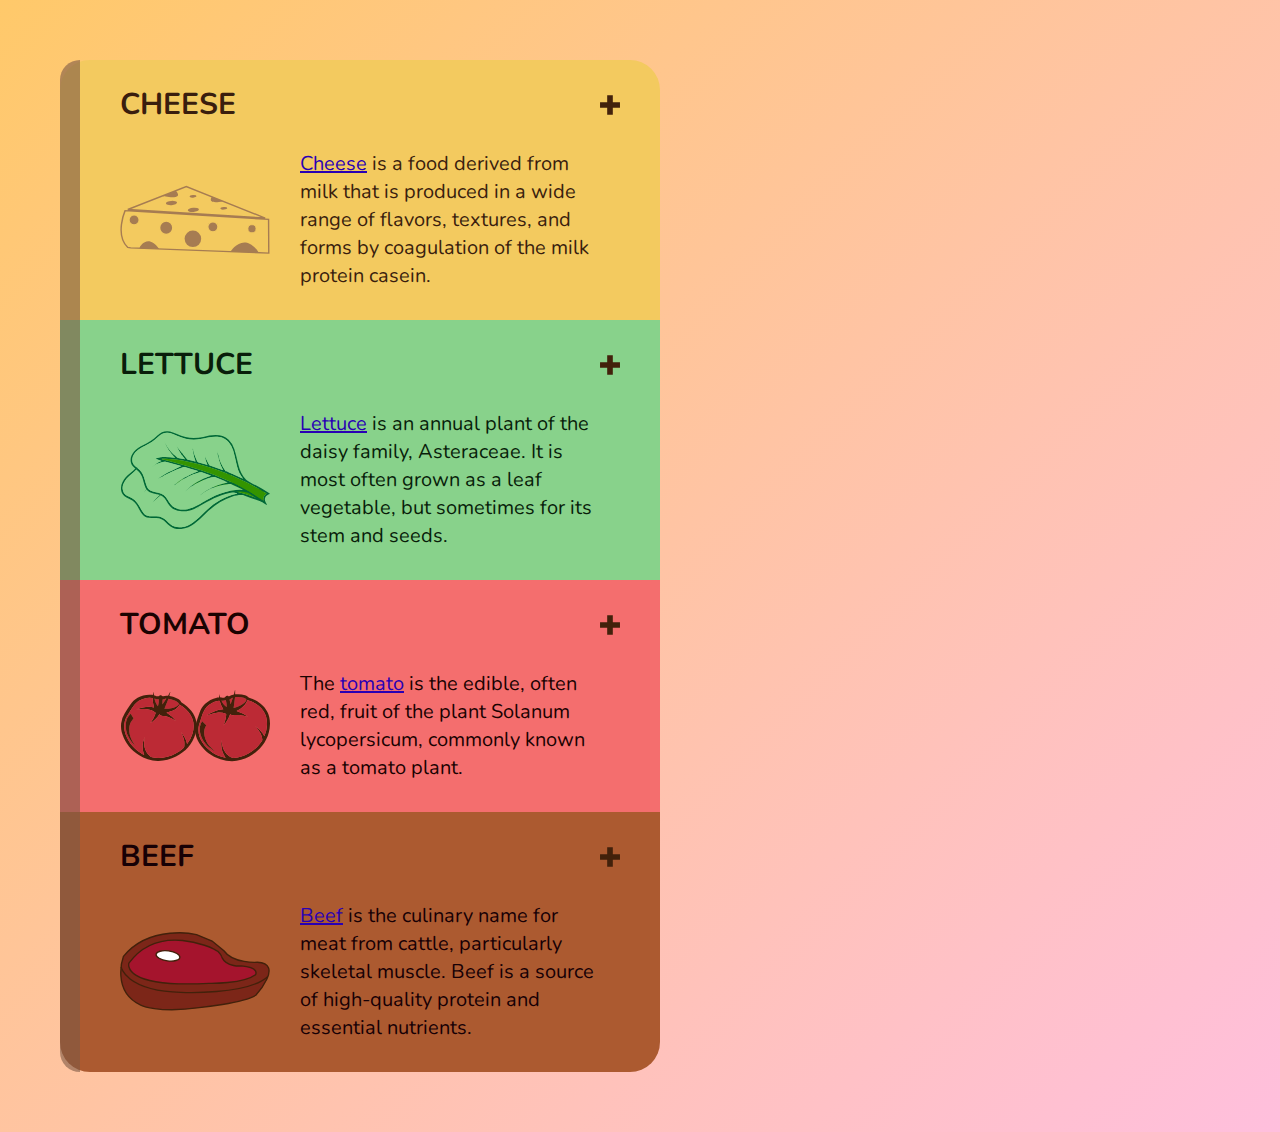
==== accordion-01.starter/index.html @ dbd8e2b8 "accordion" ====
<!DOCTYPE html>
<html lang="en">

<head>
  <meta charset="UTF-8" />
  <meta http-equiv="X-UA-Compatible" content="IE=edge" />
  <meta name="viewport" content="width=device-width, initial-scale=1" />

  <title>Accordion</title>

  <link href="https://fonts.googleapis.com/css?family=Nunito:400,700" rel="stylesheet" />
  <link rel="stylesheet" href="css/normalize.css" />
  <link rel="stylesheet" href="css/reset.css" />
  <link rel="stylesheet" href="css/styles.css" />
</head>

<body>
  <div class="accordion-container">
    <div class="accordion" data-theme="cheese">
      <div class="accordion__header">
        <h2>
          <button>
            <span class="accordion__title">Cheese</span>
            <div class="accordion__indicator">
              <svg class="indicator__plus" viewBox="0 0 80 80">
                <use xlink:href="images/sprite.svg#plus" />
              </svg>
              <svg class="indicator__minus" viewBox="0 0 80 28">
                <use xlink:href="images/sprite.svg#minus" />
              </svg>
            </div>
          </button>
        </h2>
      </div>

      <div class="accordion__content">
        <svg viewBox="0 0 141 65">
          <use xlink:href="images/sprite.svg#cheese" />
        </svg>
        <p>
          <a href="https://en.wikipedia.org/wiki/Cheese">Cheese</a> is a food
          derived from milk that is produced in a wide range of flavors,
          textures, and forms by coagulation of the milk protein casein.
        </p>
      </div>
    </div>

    <div class="accordion" data-theme="lettuce">
      <div class="accordion__header">
        <h2>
          <button>
            <span class="accordion__title">Lettuce</span>
            <div class="accordion__indicator">
              <svg class="indicator__plus" viewBox="0 0 80 80">
                <use xlink:href="images/sprite.svg#plus" />
              </svg>
              <svg class="indicator__minus" viewBox="0 0 80 28">
                <use xlink:href="images/sprite.svg#minus" />
              </svg>
            </div>
          </button>
        </h2>
      </div>

      <div class="accordion__content">
        <svg viewBox="0 0 110 73">
          <use xlink:href="images/sprite.svg#lettuce" />
        </svg>
        <p>
          <a href="https://en.wikipedia.org/wiki/Lettuce">Lettuce</a> is an
          annual plant of the daisy family, Asteraceae. It is most often grown
          as a leaf vegetable, but sometimes for its stem and seeds.
        </p>
      </div>
    </div>

    <div class="accordion" data-theme="tomato">
      <div class="accordion__header">
        <h2>
          <button>
            <span class="accordion__title">Tomato</span>
            <div class="accordion__indicator">
              <svg class="indicator__plus" viewBox="0 0 80 80">
                <use xlink:href="images/sprite.svg#plus" />
              </svg>
              <svg class="indicator__minus" viewBox="0 0 80 28">
                <use xlink:href="images/sprite.svg#minus" />
              </svg>
            </div>
          </button>
        </h2>
      </div>

      <div class="accordion__content">
        <svg viewBox="0 0 127 62">
          <use xlink:href="images/sprite.svg#tomatoes" />
        </svg>
        <p>
          The <a href="https://en.wikipedia.org/wiki/Tomato">tomato</a> is the
          edible, often red, fruit of the plant Solanum lycopersicum, commonly
          known as a tomato plant.
        </p>
      </div>
    </div>

    <div class="accordion" data-theme="beef">
      <div class="accordion__header">
        <h2>
          <button>
            <span class="accordion__title">Beef</span>
            <div class="accordion__indicator">
              <svg class="indicator__plus" viewBox="0 0 80 80">
                <use xlink:href="images/sprite.svg#plus" />
              </svg>
              <svg class="indicator__minus" viewBox="0 0 80 28">
                <use xlink:href="images/sprite.svg#minus" />
              </svg>
            </div>
          </button>
        </h2>
      </div>

      <div class="accordion__content">
        <svg viewBox="0 0 112 59">
          <use xlink:href="images/sprite.svg#beef" />
        </svg>
        <p>
          <a href="https://en.wikipedia.org/wiki/Beef">Beef</a> is the
          culinary name for meat from cattle, particularly skeletal muscle.
          Beef is a source of high-quality protein and essential nutrients.
        </p>
      </div>
    </div>
  </div>
  <script src="js/main.js"></script>
</body>

</html>
---- accordion-01.starter/css/styles.css ----
:root {
  --link-color: #2900b4;
  --link-color-dark: #190070;
}

[data-theme="cheese"] {
  --background-color: #f3ca5f;
  --text-color: #3a1e0e;
}

[data-theme="lettuce"] {
  --background-color: #88d28b;
  --text-color: #091e0a;
}

[data-theme="tomato"] {
  --background-color: #f46e6e;
  --text-color: #1a0201;
}

[data-theme="beef"] {
  --background-color: #ac5a30;
  --text-color: #170005;
}

html {
  font-size: 125%;
  font-family: "Nunito", sans-serif;
  line-height: 1.4;
}

body {
  background-image: linear-gradient(135deg, #ffc96a, #ffbfdd);
  min-height: 100vh;
  padding: 3em;
}

a {
  color: var(--link-color);
}

a:hover,
a:active {
  color: var(--link-color-dark);
}

.accordion-container {
  max-width: 30em;
}

.accordion {
  position: relative;
  background-color: var(--background-color);
  color: var(--text-color);
}

.accordion::before {
  position: absolute;
  top: 0;
  bottom: 0;
  left: 0;
  width: 1em;
  background-color: rgba(125, 89, 69, 0.6);
  content: "";
}

.accordion:first-child {
  border-top-left-radius: 1.5em;
  border-top-right-radius: 1.5em;
}

.accordion:first-child::before {
  border-top-left-radius: 1.5em;
}

.accordion:last-child {
  border-bottom-left-radius: 1.5em;
  border-bottom-right-radius: 1.5em;
}

.accordion:last-child::before {
  border-bottom-left-radius: 1.5em;
}

/**
 * START EDITING HERE
 * ==================
 */

.accordion__header button {
  display: flex;
  justify-content: space-between;
  align-items: center;
  width: calc(100% - 1rem);
  margin-left: 1rem;
  padding: 1.5rem 2rem 1.5rem;
  border: 0;
  text-align: left;
}

.accordion__title {
  font-size: 1.5rem;
  text-transform: uppercase;
  font-weight: bold;
}

/* Indicators */
.accordion__indicator > * {
  width: 1rem;
}

.accordion .indicator__plus {
  display: block;
}

.accordion .indicator__minus {
  display: none;
}

.accordion.is-open .indicator__minus {
  display: block;
}

.accordion.is-open .indicator__plus {
  display: none;
}

/* Accordion content */
.accordion__content {
  display: grid;
  grid-template-columns: 7.5em 1fr;
  grid-column-gap: 1.5em;
  align-items: center;
  padding-right: 3em;
  padding-bottom: 1.5em;
  padding-left: 3em;
}

.accordion__content svg {
  width: 10em;
  max-width: 100%;
}
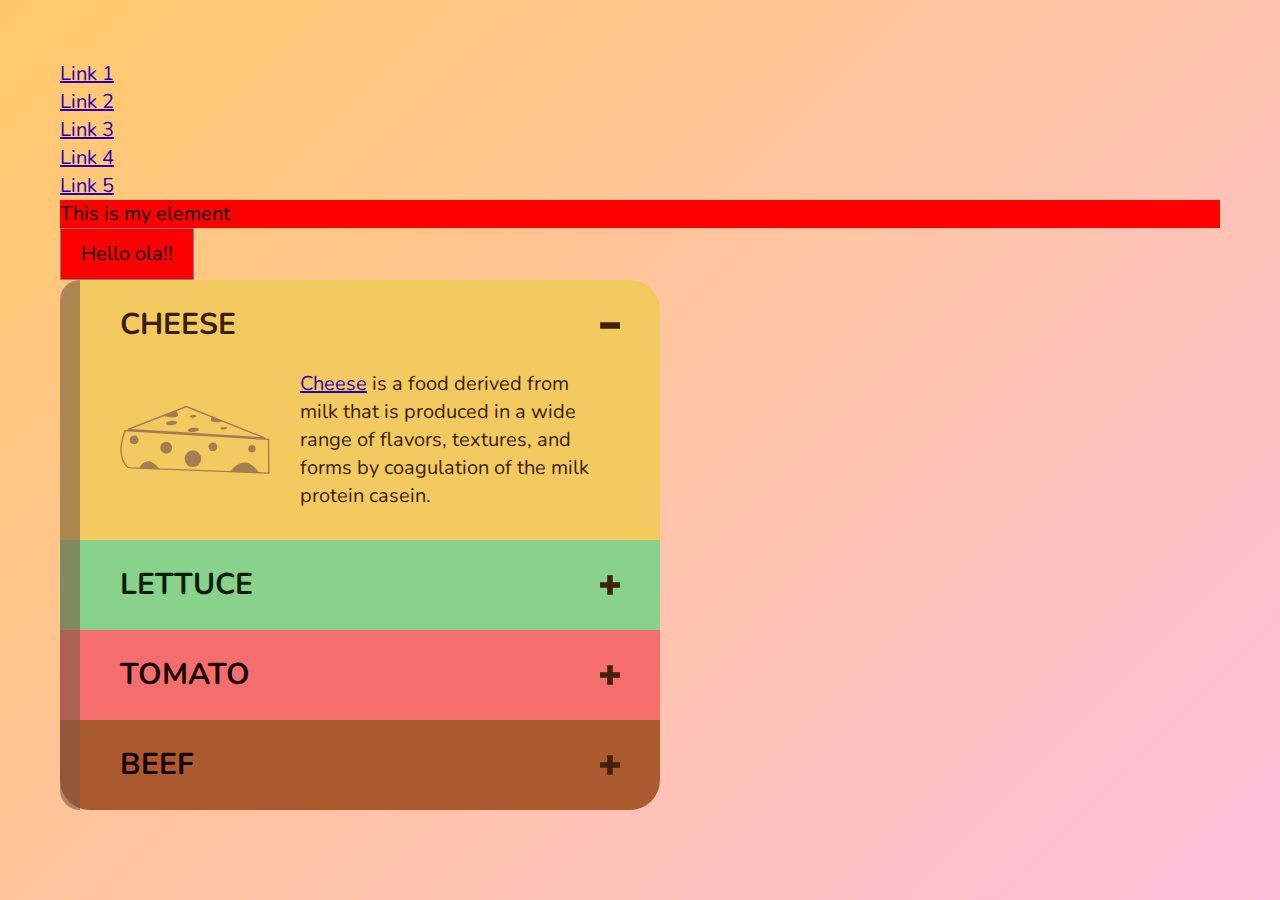
==== commit c688c197: "." ====
--- a/accordion-01.starter/index.html
+++ b/accordion-01.starter/index.html
@@ -15,8 +15,18 @@
 </head>
 
 <body>
+
+  <ul class="list">
+    <li><a href="#">Link 1</a></li>
+    <li><a href="#">Link 2</a></li>
+    <li><a href="#">Link 3</a></li>
+    <li><a href="#">Link 4</a></li>
+    <li><a href="#">Link 5</a></li>
+  </ul>
+  <div class="element"> This is my element </div>
+  <button class="button">Hello ola!!</button>
   <div class="accordion-container">
-    <div class="accordion" data-theme="cheese">
+    <div class="accordion is-open" data-theme="cheese">
       <div class="accordion__header">
         <h2>
           <button>
--- a/accordion-01.starter/css/styles.css
+++ b/accordion-01.starter/css/styles.css
@@ -1,3 +1,7 @@
+.element {
+  background-color: red
+}
+
 :root {
   --link-color: #2900b4;
   --link-color-dark: #190070;
@@ -105,7 +109,7 @@
 }
 
 /* Indicators */
-.accordion__indicator > * {
+.accordion__indicator>* {
   width: 1rem;
 }
 
@@ -127,7 +131,7 @@
 
 /* Accordion content */
 .accordion__content {
-  display: grid;
+  display: none;
   grid-template-columns: 7.5em 1fr;
   grid-column-gap: 1.5em;
   align-items: center;
@@ -140,3 +144,15 @@
   width: 10em;
   max-width: 100%;
 }
+
+.accordion.is-open .accordion__content {
+  display: grid;
+}
+
+.accordion.is-open .indicator__minus {
+  display: block;
+}
+
+.accordion.is-open .indicator__plus {
+  display: none;
+}